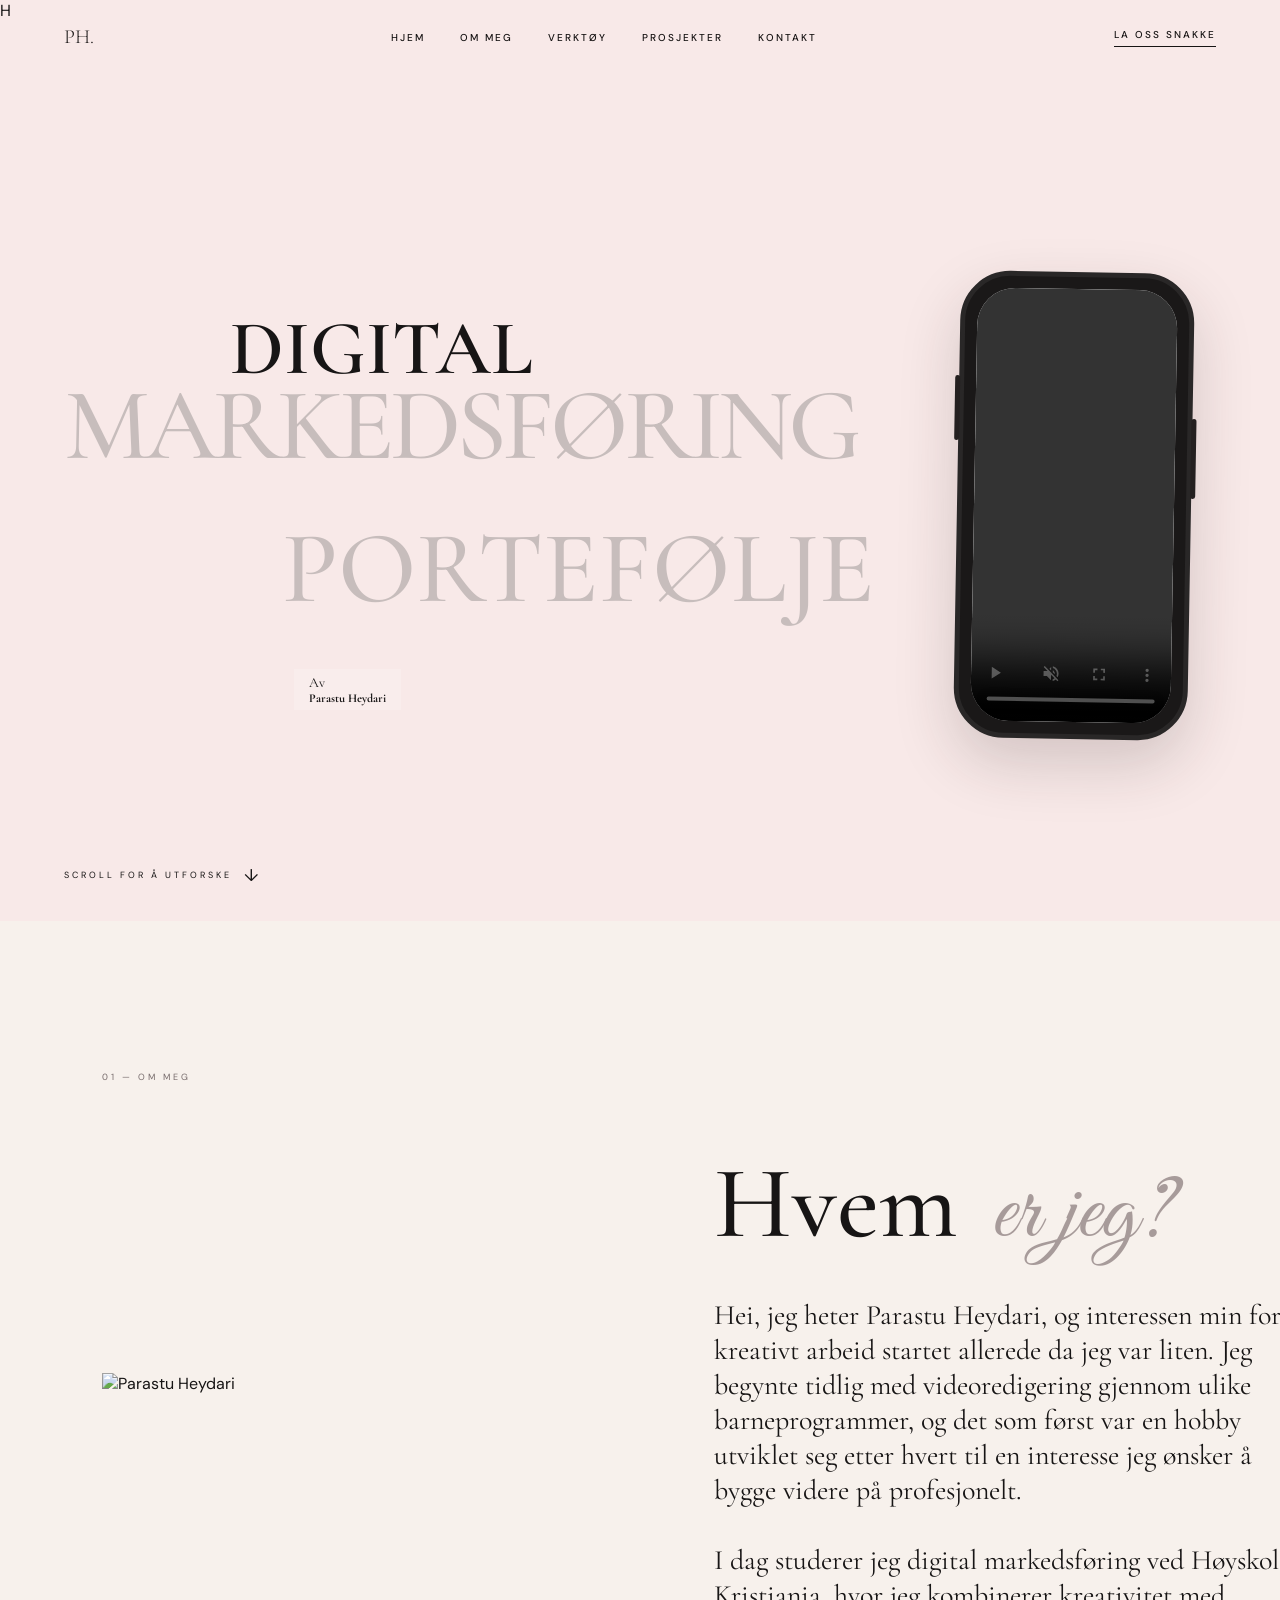
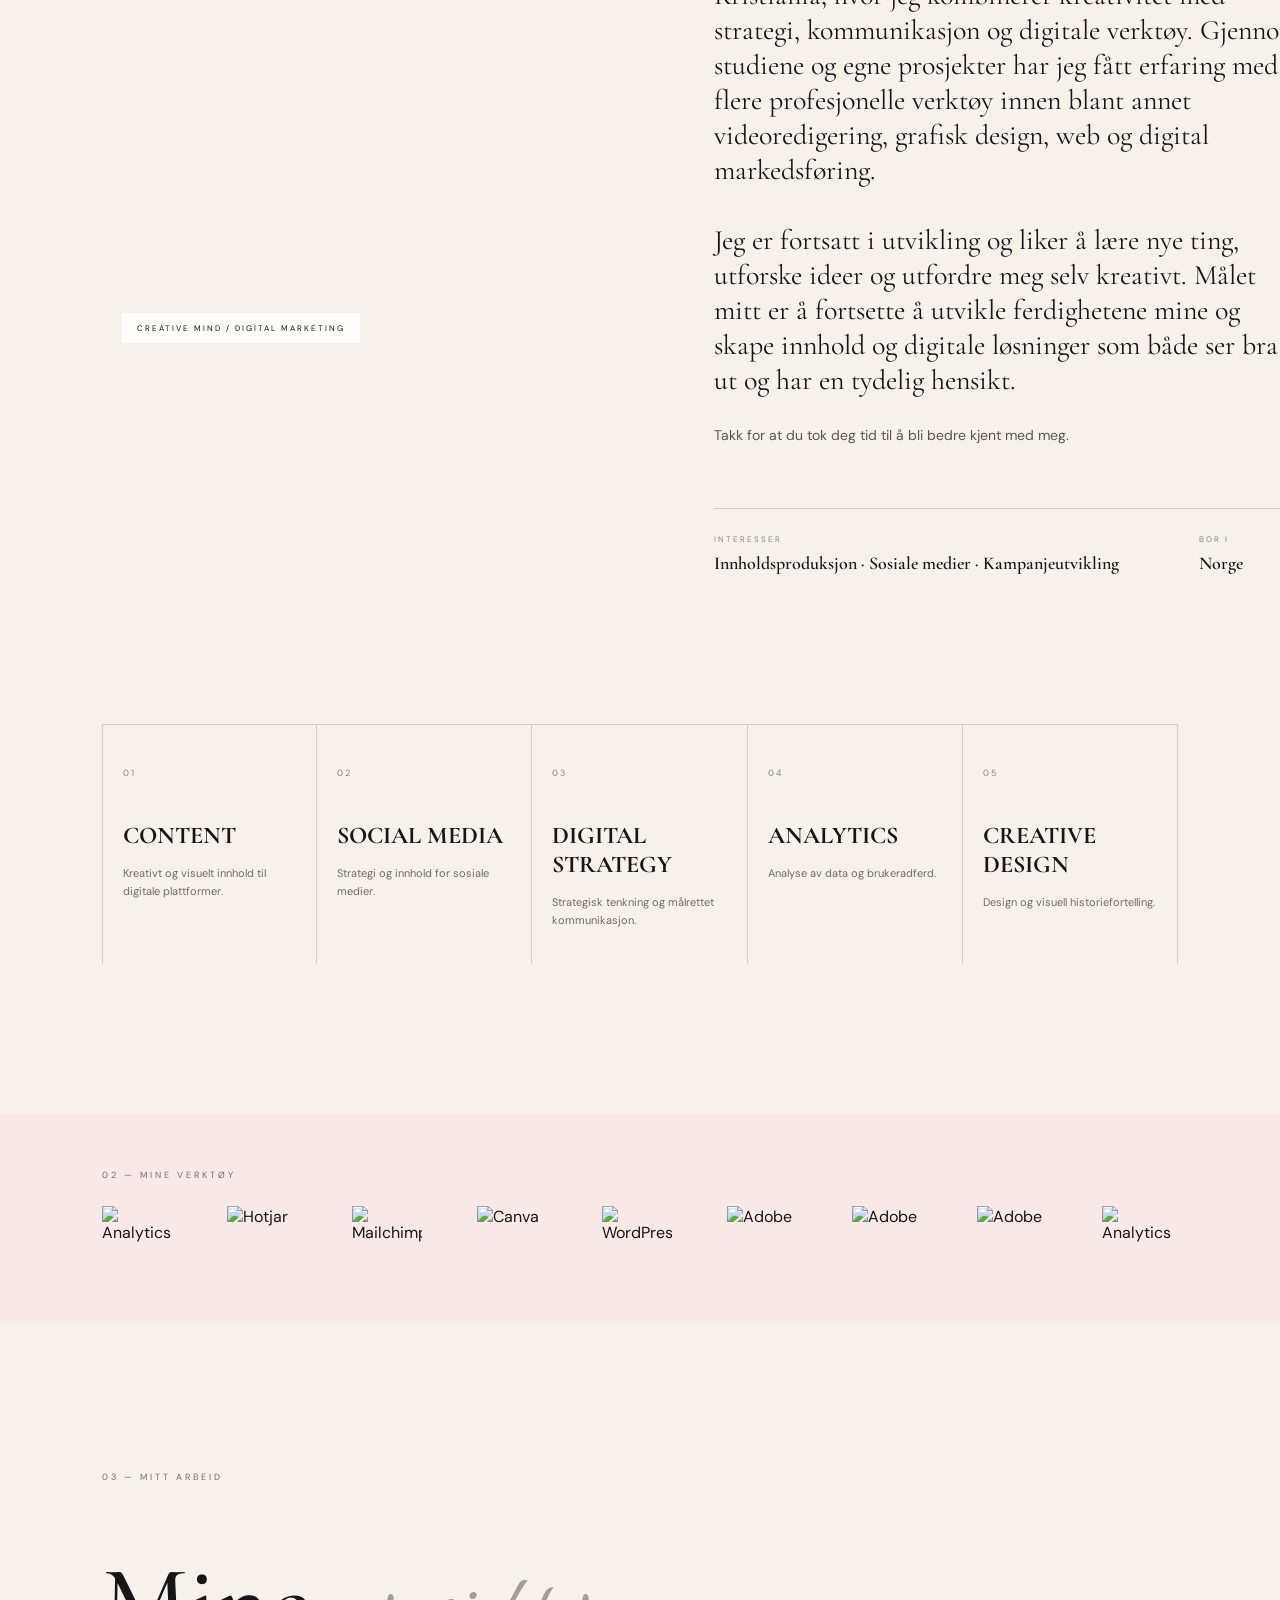
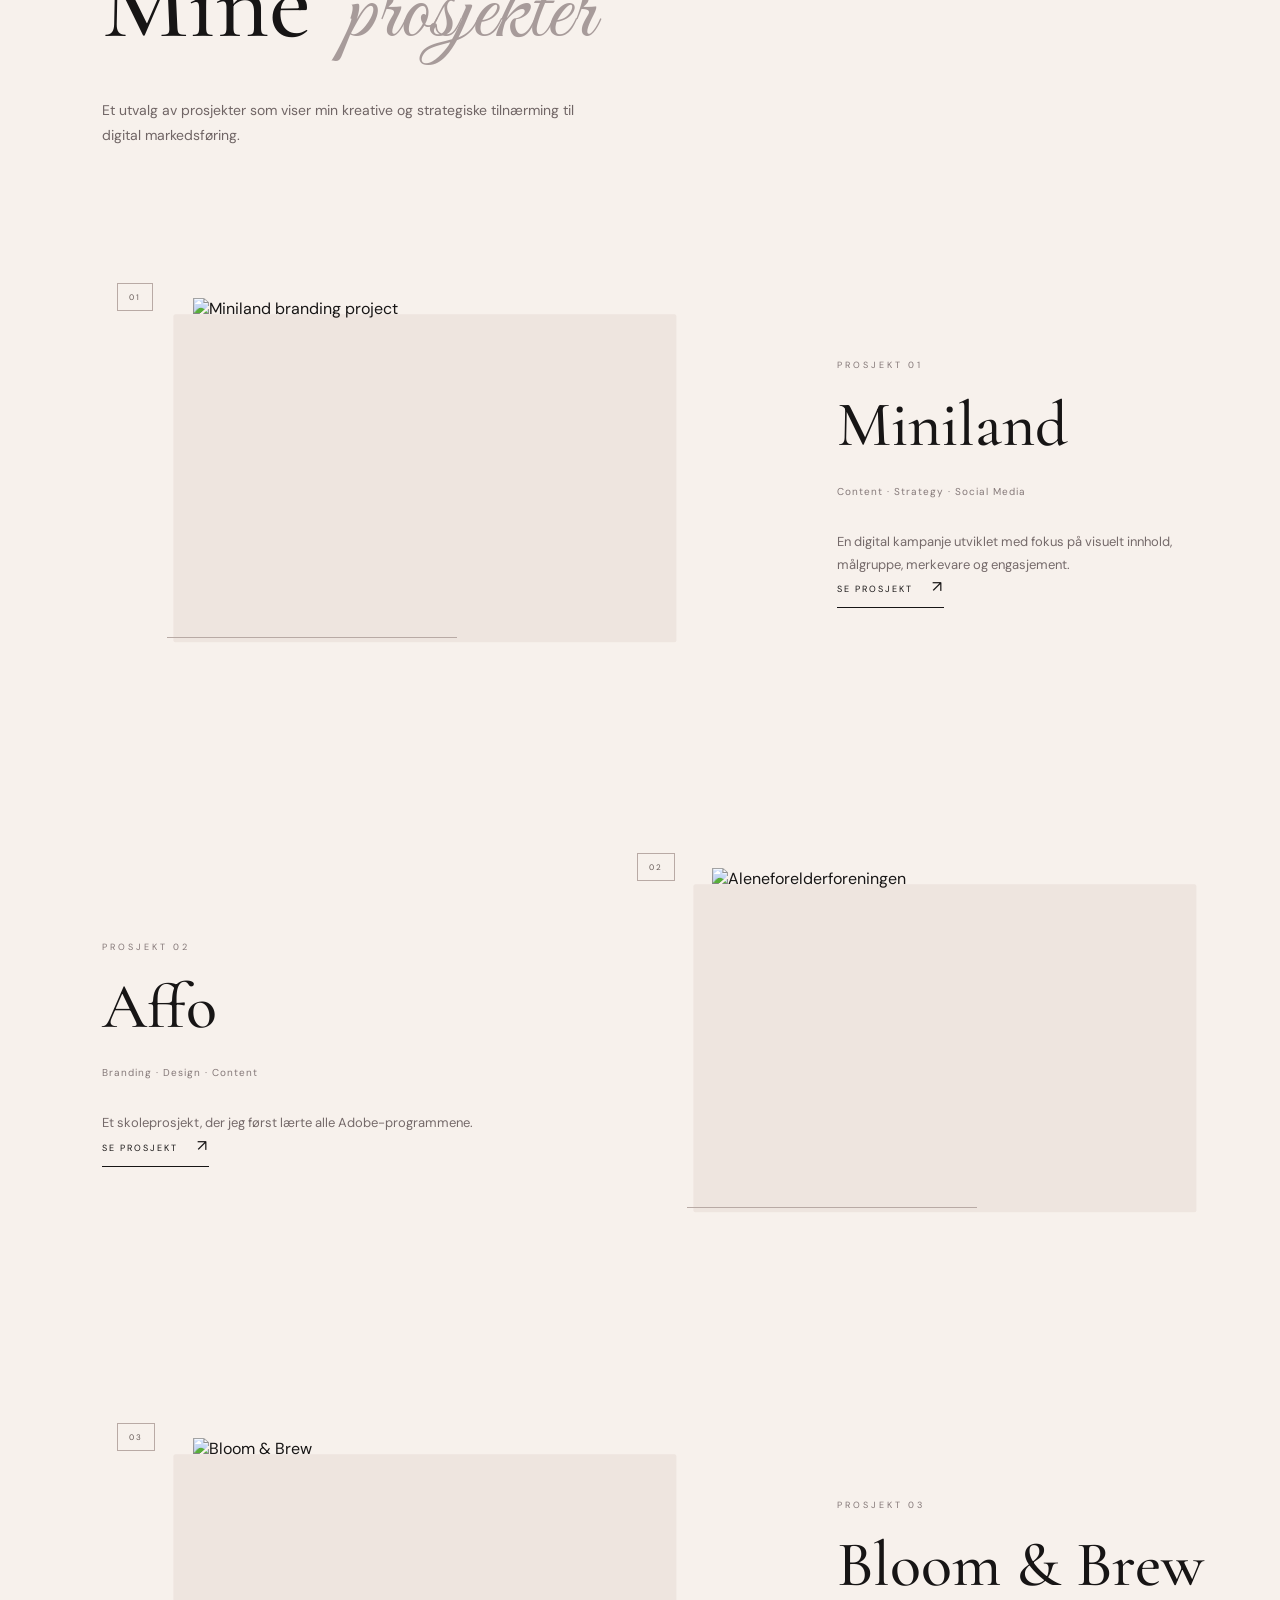
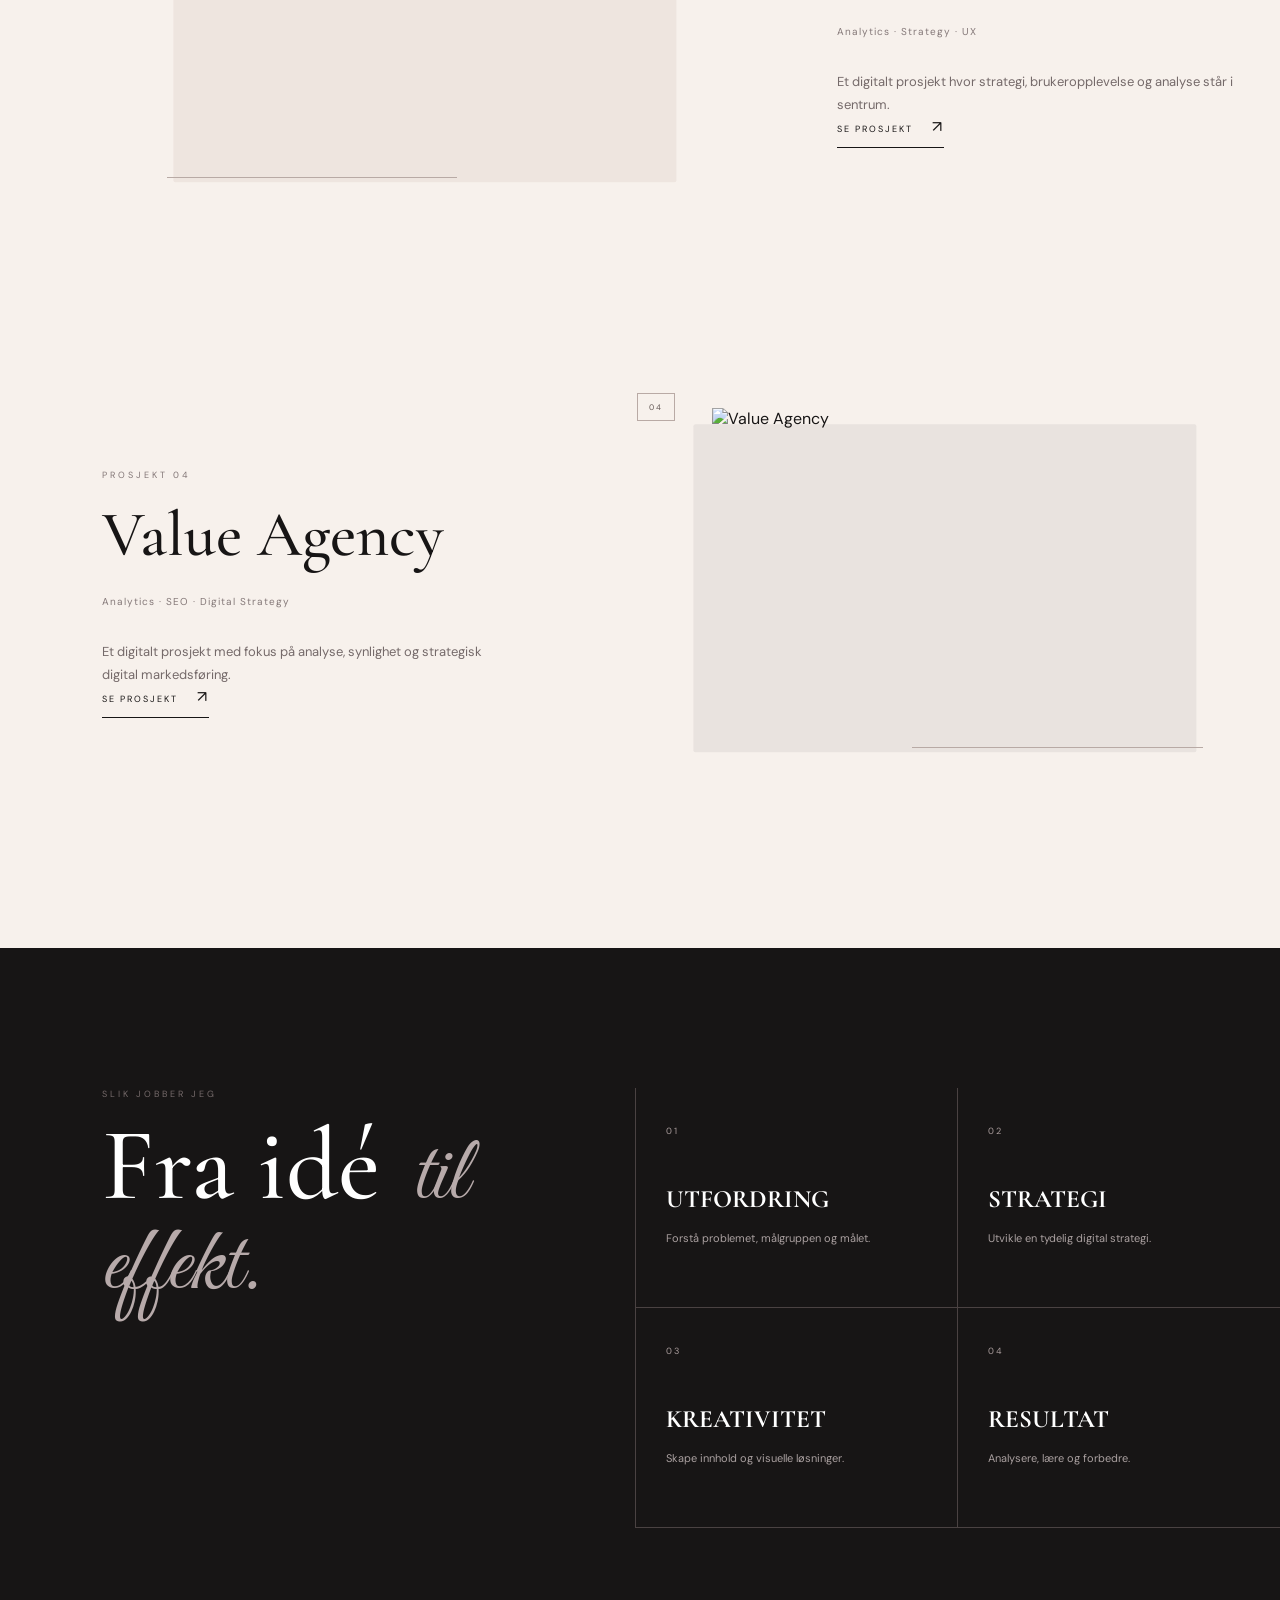
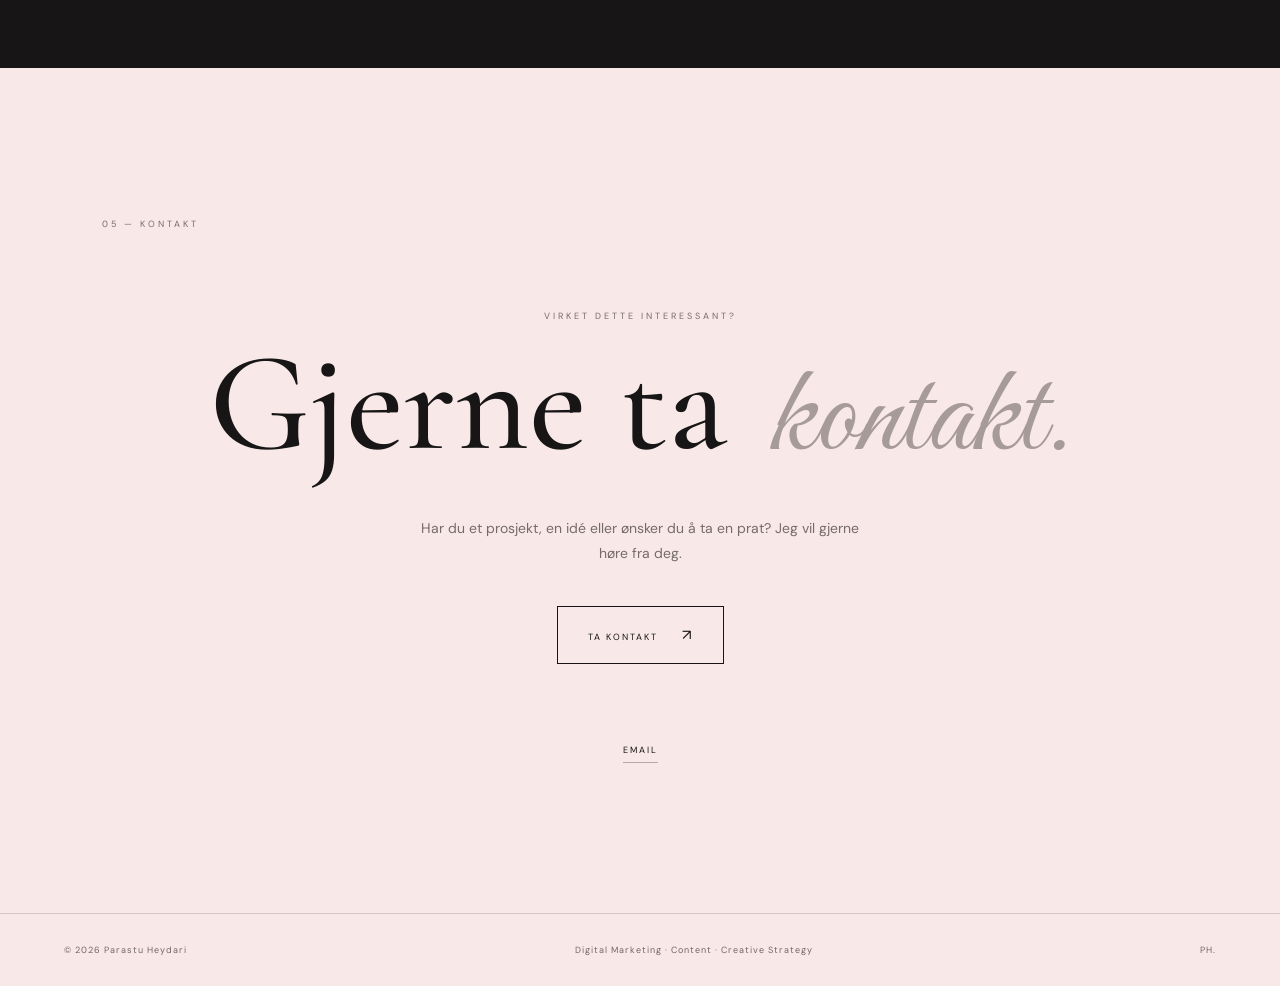
==== index.html @ c212b6f7 "Digital portfolio" ====
<!DOCTYPE html>
<html lang="no">

<head>

    <meta charset="UTF-8">

    <meta name="viewport" content="width=device-width, initial-scale=1.0">

    <title>Parastu Heydari | Digital Marketing Portfolio</title>

    <!-- Google Fonts -->

    <link rel="preconnect" href="https://fonts.googleapis.com">
    <link rel="preconnect" href="https://fonts.gstatic.com" crossorigin>

    <link href="https://fonts.googleapis.com/css2?family=Cormorant+Garamond:wght@400;500;600;700&family=DM+Sans:wght@300;400;500;600&family=Great+Vibes&display=swap" rel="stylesheet">

    <link rel="stylesheet" href="Forside.css">

</head>H


<body>


    <!-- =========================
         NAVIGATION
    ========================== -->

    <header class="navbar">

        <div class="nav-logo">
            PH.
        </div>


        <nav>

            <a href="#home">HJEM</a>

            <a href="#about">OM MEG</a>

            <a href="#tools">VERKTØY</a>

            <a href="#projects">PROSJEKTER</a>

            <a href="#contact">KONTAKT</a>

        </nav>


        <a href="#contact" class="nav-contact">

            LA OSS SNAKKE

        </a>

    </header>



    <main>


        <!-- =========================
             HERO / FORSIDE
        ========================== -->

        <section class="hero" id="home">


            <div class="hero-left">


                <p class="hero-small">

                    DIGITAL

                </p>


                <div class="hero-title">

                    <h1>

                        MARKEDSFØRING

                    </h1>

                </div>


                <h2>

                    PORTEFØLJE

                </h2>


                <div class="author">

                    <span>Av</span>

                    <strong>Parastu Heydari</strong>

                </div>


            </div>



            <!-- PHONE -->

            <div class="hero-right">


                <div class="phone">


                    <div class="phone-screen">


                        <video
                            autoplay
                            muted
                            loop
                            playsinline
                            controls
                        >


                            <source
                                src="Bilder/Anime.mp4"
                                type="video/mp4"
                            >


                            Nettleseren støtter ikke video.


                        </video>


                    </div>


                </div>


            </div>



            <div class="scroll-indicator">

                SCROLL FOR Å UTFORSKE

                <span>↓</span>

            </div>


        </section>




        <!-- =========================
             ABOUT / OM MEG
        ========================== -->

        <section class="about section" id="about">


            <div class="section-label">

                01 — OM MEG

            </div>



            <div class="about-grid">


                <div class="about-image">


                    <img
                        src="Bilder/Meg.png"
                        alt="Parastu Heydari"
                    >


                    <div class="image-caption">

                        CREATIVE MIND / DIGITAL MARKETING

                    </div>


                </div>




                <div class="about-content">


                    <h2>

                        Hvem

                        <span>er jeg?</span>

                    </h2>



                    <p class="about-intro">


                        Hei, jeg heter Parastu Heydari, og interessen min for kreativt arbeid startet allerede da jeg var liten. Jeg begynte tidlig med videoredigering gjennom ulike barneprogrammer, og det som først var en hobby utviklet seg etter hvert til en interesse jeg ønsker å bygge videre på profesjonelt.


                        <br><br>


                        I dag studerer jeg digital markedsføring ved Høyskolen Kristiania, hvor jeg kombinerer kreativitet med strategi, kommunikasjon og digitale verktøy. Gjennom studiene og egne prosjekter har jeg fått erfaring med flere profesjonelle verktøy innen blant annet videoredigering, grafisk design, web og digital markedsføring.


                        <br><br>


                        Jeg er fortsatt i utvikling og liker å lære nye ting, utforske ideer og utfordre meg selv kreativt. Målet mitt er å fortsette å utvikle ferdighetene mine og skape innhold og digitale løsninger som både ser bra ut og har en tydelig hensikt.


                    </p>



                    <p>

                        Takk for at du tok deg tid til å bli bedre kjent med meg.

                    </p>



                    <div class="about-details">


                        <div>

                            <span>INTERESSER</span>

                            <strong>

                                Innholdsproduksjon · Sosiale medier · Kampanjeutvikling

                            </strong>

                        </div>



                        <div>

                            <span>BOR I</span>

                            <strong>

                                Norge

                            </strong>

                        </div>


                    </div>


                </div>


            </div>




            <!-- SKILLS -->

            <div class="skill-grid">


                <div class="skill-card">

                    <span>01</span>

                    <h3>CONTENT</h3>

                    <p>

                        Kreativt og visuelt innhold

                        til digitale plattformer.

                    </p>

                </div>



                <div class="skill-card">

                    <span>02</span>

                    <h3>SOCIAL MEDIA</h3>

                    <p>

                        Strategi og innhold for

                        sosiale medier.

                    </p>

                </div>



                <div class="skill-card">

                    <span>03</span>

                    <h3>DIGITAL STRATEGY</h3>

                    <p>

                        Strategisk tenkning og

                        målrettet kommunikasjon.

                    </p>

                </div>



                <div class="skill-card">

                    <span>04</span>

                    <h3>ANALYTICS</h3>

                    <p>

                        Analyse av data og

                        brukeradferd.

                    </p>

                </div>



                <div class="skill-card">

                    <span>05</span>

                    <h3>CREATIVE DESIGN</h3>

                    <p>

                        Design og visuell

                        historiefortelling.

                    </p>

                </div>


            </div>


        </section>




        <!-- =========================
             TOOLS
        ========================== -->

        <section class="tools section" id="tools">


            <div class="section-label">

                02 — MINE VERKTØY

            </div>



            <!-- LOGO SLIDER -->

            <div class="logo-slider">


                <div class="logo-track">


                    <img
                        src="Bilder/Analytics.png"
                        alt="Analytics"
                    >


                    <img
                        src="Bilder/Hotjar.png"
                        alt="Hotjar"
                    >


                    <img
                        src="Bilder/Mailchimp.png"
                        alt="Mailchimp"
                    >


                    <img
                        src="Bilder/Canva.png"
                        alt="Canva"
                    >


                    <img
                        src="Bilder/Wordpress.png"
                        alt="WordPress"
                    >


                    <img
                        src="Bilder/Adobe1.png"
                        alt="Adobe"
                    >


                    <img
                        src="Bilder/Adobe2.png"
                        alt="Adobe"
                    >


                    <img
                        src="Bilder/Adobe3.png"
                        alt="Adobe"
                    >



                    <!-- Gjenta logoene -->


                    <img
                        src="Bilder/Analytics.png"
                        alt="Analytics"
                    >


                    <img
                        src="Bilder/Hotjar.png"
                        alt="Hotjar"
                    >


                    <img
                        src="Bilder/Mailchimp.png"
                        alt="Mailchimp"
                    >


                    <img
                        src="Bilder/Canva.png"
                        alt="Canva"
                    >


                    <img
                        src="Bilder/Wordpress.png"
                        alt="WordPress"
                    >


                    <img
                        src="Bilder/Adobe1.png"
                        alt="Adobe"
                    >


                    <img
                        src="Bilder/Adobe2.png"
                        alt="Adobe"
                    >


                    <img
                        src="Bilder/Adobe3.png"
                        alt="Adobe"
                    >


                </div>


            </div>


        </section>




        <!-- =========================
             PROJECTS
        ========================== -->

        <section class="projects section" id="projects">


            <div class="section-label">

                03 — MITT ARBEID

            </div>



            <div class="projects-header">


                <h2>

                    Mine

                    <span>prosjekter</span>

                </h2>



                <p>

                    Et utvalg av prosjekter som viser min

                    kreative og strategiske tilnærming

                    til digital markedsføring.

                </p>


            </div>




            <div class="project-list">



                <!-- =========================
                     PROJECT 01
                ========================== -->

                <article class="project-card">


                    <div class="project-image">


                        <img
                            src="Bilder/miniland.png"
                            alt="Miniland branding project"
                        >


                        <div class="project-number">

                            01

                        </div>


                    </div>



                    <div class="project-info">


                        <p>

                            PROSJEKT 01

                        </p>



                        <h3>

                            Miniland

                        </h3>



                        <span>

                            Content · Strategy · Social Media

                        </span>



                        <p class="project-description">


                            En digital kampanje utviklet med fokus

                            på visuelt innhold, målgruppe,

                            merkevare og engasjement.


                        </p>



                        <a
                            href="Prosjekter.html"
                            class="project-button"
                        >


                            SE PROSJEKT


                            <span>↗</span>


                        </a>


                    </div>


                </article>




                <!-- =========================
                     PROJECT 02
                ========================== -->

                <article class="project-card reverse">


                    <div class="project-image">


                        <img
                            src="Bilder/AFFO.png"
                            alt="Aleneforelderforeningen"
                        >


                        <div class="project-number">

                            02

                        </div>


                    </div>



                    <div class="project-info">


                        <p>

                            PROSJEKT 02

                        </p>



                        <h3>

                            Affo

                        </h3>



                        <span>

                            Branding · Design · Content

                        </span>



                        <p class="project-description">


                            Et skoleprosjekt, der jeg først lærte

                            alle Adobe-programmene.


                        </p>



                        <a
                            href="Aleneforelderforening.html"
                            class="project-button"
                        >


                            SE PROSJEKT


                            <span>↗</span>


                        </a>


                    </div>


                </article>




                <!-- =========================
                     PROJECT 03
                ========================== -->

                <article class="project-card">


                    <div class="project-image">


                        <img
                            src="Bilder/Bloom.png"
                            alt="Bloom & Brew"
                        >


                        <div class="project-number">

                            03

                        </div>


                    </div>



                    <div class="project-info">


                        <p>

                            PROSJEKT 03

                        </p>



                        <h3>

                            Bloom & Brew

                        </h3>



                        <span>

                            Analytics · Strategy · UX

                        </span>



                        <p class="project-description">


                            Et digitalt prosjekt hvor strategi,

                            brukeropplevelse og analyse

                            står i sentrum.


                        </p>



                        <a
                            href="Bloomandbrew.html"
                            class="project-button"
                        >


                            SE PROSJEKT


                            <span>↗</span>


                        </a>


                    </div>


                </article>




                <!-- =========================
                     PROJECT 04
                ========================== -->

                <article class="project-card reverse value-project">


                    <div class="project-image">


                        <img
                            src="Bilder/Value.png"
                            alt="Value Agency"
                        >


                        <div class="project-number">

                            04

                        </div>


                    </div>



                    <div class="project-info">


                        <p>

                            PROSJEKT 04

                        </p>



                        <h3>

                            Value Agency

                        </h3>



                        <span>

                            Analytics · SEO · Digital Strategy

                        </span>



                        <p class="project-description">


                            Et digitalt prosjekt med fokus på

                            analyse, synlighet og strategisk

                            digital markedsføring.


                        </p>



                        <a
                            href="Valueagncy.html"
                            class="project-button"
                        >


                            SE PROSJEKT


                            <span>↗</span>


                        </a>


                    </div>


                </article>


            </div>


        </section>




        <!-- =========================
             CASE STUDY PREVIEW
        ========================== -->

        <section class="case-study">


            <div class="case-inner">


                <div>


                    <p class="eyebrow">

                        SLIK JOBBER JEG

                    </p>



                    <h2>

                        Fra idé

                        <span>til effekt.</span>

                    </h2>


                </div>



                <div class="process">


                    <div>


                        <span>01</span>

                        <h3>UTFORDRING</h3>

                        <p>

                            Forstå problemet,

                            målgruppen og målet.

                        </p>


                    </div>



                    <div>


                        <span>02</span>

                        <h3>STRATEGI</h3>

                        <p>

                            Utvikle en tydelig

                            digital strategi.

                        </p>


                    </div>



                    <div>


                        <span>03</span>

                        <h3>KREATIVITET</h3>

                        <p>

                            Skape innhold og

                            visuelle løsninger.

                        </p>


                    </div>



                    <div>


                        <span>04</span>

                        <h3>RESULTAT</h3>

                        <p>

                            Analysere, lære og

                            forbedre.

                        </p>


                    </div>


                </div>


            </div>


        </section>




        <!-- =========================
             CONTACT
        ========================== -->

        <section class="contact section" id="contact">


            <div class="section-label">

                05 — KONTAKT

            </div>



            <div class="contact-content">


                <p class="eyebrow">

                    VIRKET DETTE INTERESSANT?

                </p>



                <h2>

                    Gjerne ta

                    <span>kontakt.</span>

                </h2>



                <p class="contact-text">


                    Har du et prosjekt, en idé eller ønsker

                    du å ta en prat? Jeg vil gjerne høre fra deg.


                </p>



                <a
                    href="mailto:parast2611@gmail.com"
                    class="contact-button"
                >


                    TA KONTAKT


                    <span>↗</span>


                </a>



                <div class="social-links">


                    <a href="mailto:parast2611@gmail.com">

                        EMAIL

                    </a>






                </div>


            </div>


        </section>


    </main>




    <!-- =========================
         FOOTER
    ========================== -->

    <footer>


        <div>

            © 2026 Parastu Heydari

        </div>



        <div>

            Digital Marketing · Content · Creative Strategy

        </div>



        <div>

            PH.

        </div>


    </footer>



</body>

</html>
---- Forside.css ----
/* =========================================
   GENERAL
========================================= */

* {
    margin: 0;
    padding: 0;
    box-sizing: border-box;
}

html {
    scroll-behavior: smooth;
}

body {
    background: #f8e9e8;
    color: #171515;
    font-family: "DM Sans", sans-serif;
    overflow-x: hidden;
}

img {
    width: 100%;
    display: block;
}

a {
    color: inherit;
    text-decoration: none;
}

button {
    font-family: inherit;
}


/* =========================================
   VARIABLES
========================================= */

:root {
    --pink: #f8e9e8;
    --cream: #f7f1ec;
    --black: #171515;
    --taupe: #a79b9a;
    --light-taupe: #c7bdbc;
    --white: #fffaf8;

    --serif: "Cormorant Garamond", serif;
    --sans: "DM Sans", sans-serif;
    --script: "Great Vibes", cursive;
}


/* =========================================
   NAVIGATION
========================================= */

.navbar {
    position: fixed;
    top: 0;
    left: 0;

    width: 100%;

    display: flex;
    justify-content: space-between;
    align-items: center;

    padding: 25px 5vw;

    z-index: 1000;

    mix-blend-mode: multiply;
}

.nav-logo {
    font-family: var(--serif);
    font-size: 20px;
    font-weight: 300;
}

.navbar nav {
    display: flex;
    gap: 35px;
}

.navbar nav a,
.nav-contact {
    font-size: 10px;
    letter-spacing: 2px;
    font-weight: 500;

    transition: opacity 0.3s ease;
}

.navbar nav a:hover,
.nav-contact:hover {
    opacity: 0.45;
}

.nav-contact {
    border-bottom: 1px solid var(--black);
    padding-bottom: 5px;
}


/* =========================================
   HERO
========================================= */

.hero {
    min-height: 100vh;

    display: grid;
    grid-template-columns: 58% 42%;

    position: relative;

    padding: 150px 5vw 80px;

    align-items: center;
}

.hero-left {
    position: relative;
    z-index: 2;
}

.hero-small {
    font-family: var(--serif);
    font-size: clamp(55px, 6vw, 95px);
    font-weight: 600;

    margin-left: 13vw;
    margin-bottom: -10px;
}

.hero-title {
    position: relative;
}

.hero-title h1 {
    font-family: var(--serif);

    font-size: clamp(65px, 8vw, 145px);

    line-height: 0.8;

    color: var(--light-taupe);

    font-weight: 500;

    letter-spacing: -5px;
}

.script-word {
    position: absolute;

    font-family: var(--script);

    font-size: clamp(150px, 18vw, 310px);

    font-weight: 400;

    color: var(--black);

    left: -40px;
    top: -75px;

    transform: rotate(-7deg);

    z-index: 3;

    pointer-events: none;
}

.hero-left h2 {
    font-family: var(--serif);

    font-size: clamp(70px, 8vw, 135px);

    font-weight: 500;

    color: var(--light-taupe);

    line-height: 1;

    margin-top: 50px;
    margin-left: 17vw;
}

.author {
    display: flex;
    flex-direction: column;

    margin-top: 50px;
    margin-left: 18vw;

    font-family: var(--serif);

    font-size: 12px;

    background: rgba(255,255,255,0.18);

    width: max-content;

    padding: 5px 15px;
}

.author span {
    font-size: 14px;
}

.author strong {
    font-weight: 700;
}


/* =========================================
   PHONE
========================================= */

.hero-right {
    display: flex;
    justify-content: flex-end;

    position: relative;
    z-index: 4;
    padding-right: 2vw;
}

.phone {
    width: min(315px, 51%);
    aspect-ratio: 0.5;

    background: #1a1818;

    border: 5px solid #292727;

    border-radius: 50px;

    padding: 12px;

    box-shadow:
        0 25px 60px rgba(50, 35, 35, 0.18);

    transform: rotate(1deg);

    position: relative;
}

.phone::before {
    content: "";

    position: absolute;

    left: -9px;
    top: 100px;

    width: 5px;
    height: 65px;

    background: #242020;

    border-radius: 5px;
}

.phone::after {
    content: "";

    position: absolute;

    right: -9px;
    top: 140px;

    width: 5px;
    height: 80px;

    background: #242020;

    border-radius: 5px;
}

.phone-screen {
    height: 100%;

    border-radius: 38px;

    overflow: hidden;

    position: relative;

    background: #ddd;
}

.phone-screen video {
    height: 100%;
    width: 100%;

    object-fit: cover;
}

.play-button {
    position: absolute;

    top: 50%;
    left: 50%;

    transform: translate(-50%, -50%);

    width: 65px;
    height: 65px;

    border-radius: 50%;

    background: rgba(30, 25, 25, 0.6);

    backdrop-filter: blur(5px);

    display: flex;
    align-items: center;
    justify-content: center;

    color: white;

    font-size: 19px;

    padding-left: 3px;

    transition:
        transform 0.3s ease,
        background 0.4s ease;
}

.play-button:hover {
    transform: translate(-50%, -50%) scale(1.1);
    background: rgba(30, 25, 25, 0.8);
}


/* =========================================
   SCROLL
========================================= */

.scroll-indicator {
    position: absolute;

    bottom: 35px;
    left: 5vw;

    font-size: 9px;

    letter-spacing: 3px;

    display: flex;
    gap: 12px;
    align-items: center;
}

.scroll-indicator span {
    font-size: 17px;
}


/* =========================================
   GENERAL SECTION
========================================= */

.section {
    padding: 150px 8vw;
}

.section-label {
    font-size: 9px;

    letter-spacing: 3px;

    margin-bottom: 80px;

    color: #766b6b;
}

.eyebrow {
    font-size: 9px;
    letter-spacing: 3px;

    margin-bottom: 25px;

    color: #766b6b;
}


/* =========================================
   ABOUT
========================================= */

.about {
    background: var(--cream);
}

.about-grid {
    display: grid;

    grid-template-columns: 45% 55%;

    gap: 10vw;

    align-items: center;
}

.about-image {
    position: relative;
}

.about-image img {
    aspect-ratio: 0.82;

    object-fit: cover;

    filter: saturate(0.8);
}

.image-caption {
    position: absolute;

    bottom: 20px;
    left: 20px;

    background: rgba(255,255,255,0.85);

    padding: 10px 15px;

    font-size: 8px;

    letter-spacing: 2px;
}

.about-content h2,
.tools-header h2,
.projects-header h2,
.contact-content h2,
.case-inner h2 {
    font-family: var(--serif);

    font-weight: 500;

    font-size: clamp(70px, 8vw, 125px);

    line-height: 0.8;

    margin-bottom: 45px;
}

.about-content h2 span,
.tools-header h2 span,
.projects-header h2 span,
.contact-content h2 span,
.case-inner h2 span {
    font-family: var(--script);

    font-size: 0.9em;

    color: var(--taupe);

    margin-left: 10px;
}

.about-intro {
    font-family: var(--serif);

    font-size: 28px;

    line-height: 1.25;

    max-width: 620px;

    margin-bottom: 25px;
}

.about-content > p:not(.eyebrow):not(.about-intro) {
    max-width: 520px;

    font-size: 14px;

    line-height: 1.8;

    color: #5c5353;
}

.about-details {
    display: flex;

    gap: 80px;

    margin-top: 60px;

    border-top: 1px solid #d8ccca;

    padding-top: 25px;
}

.about-details div {
    display: flex;
    flex-direction: column;

    gap: 8px;
}

.about-details span {
    font-size: 8px;

    letter-spacing: 2px;

    color: #8b7f7f;
}

.about-details strong {
    font-family: var(--serif);

    font-size: 18px;

    font-weight: 600;
}


/* =========================================
   SKILL CARDS
========================================= */

.skill-grid {
    display: grid;

    grid-template-columns: repeat(5, 1fr);

    margin-top: 150px;

    border-top: 1px solid #d8ccca;
}

.skill-card {
    padding: 35px 20px;

    min-height: 220px;

    border-right: 1px solid #d8ccca;

    transition:
        background 0.3s ease,
        transform 0.3s ease;
}

.skill-card:first-child {
    border-left: 1px solid #d8ccca;
}

.skill-card:hover {
    background: #eee1df;

    transform: translateY(-8px);
}

.skill-card span {
    font-size: 9px;

    color: #8c8181;

    letter-spacing: 2px;
}

.skill-card h3 {
    font-family: var(--serif);

    font-size: 24px;

    margin-top: 40px;

    margin-bottom: 15px;
}

.skill-card p {
    font-size: 11px;

    line-height: 1.6;

    color: #746969;
}


/* =========================================
   TOOLS
   KOMPAKT VERSJON
========================================= */

.tools {
    background: var(--pink);

    /* Mye mindre høyde */
    padding: 55px 8vw 45px;
}

.tools .section-label {
    margin-bottom: 25px;
}

.tools-header {
    display: flex;

    justify-content: space-between;

    align-items: flex-end;

    margin-bottom: 25px;
}

.tools-header h2 {
    margin-bottom: 0;
}

.tools-description {
    max-width: 300px;

    font-size: 13px;

    line-height: 1.7;

    color: #766b6b;
}


/* =========================================
   LOGO SLIDER
   GAMMEL STIL
========================================= */

.logo-slider {
    width: 100%;

    overflow: hidden;

    position: relative;
}

.logo-track {
    display: flex;

    align-items: center;

    gap: 55px;

    width: max-content;

    animation: scroll 15s linear infinite;
}

.logo-track img {
    width: 70px;
    height: 70px;

    object-fit: contain;

    flex-shrink: 0;

    /* Ingen mix-blend-mode */
    /* Ingen zoom/cropping */
}

@keyframes scroll {

    0% {
        transform: translateX(0);
    }

    100% {
        transform: translateX(-50%);
    }

}


/* =========================================
   OLD UNUSED TOOL STYLES
========================================= */

.tool-logo {
    width: 60px;
    height: 60px;

    display: flex;

    justify-content: center;
    align-items: center;

    border: 1px solid #817676;

    border-radius: 14px;

    font-family: var(--serif);

    font-size: 25px;

    transition:
        transform 0.3s ease,
        background 0.3s ease;
}

.tool:hover .tool-logo {
    transform: scale(1.12) rotate(-3deg);

    background: var(--black);

    color: white;
}

.tool-logo.adobe {
    font-family: var(--sans);

    font-size: 15px;

    font-weight: 600;
}

.tool-logo.canva {
    font-family: var(--serif);

    font-weight: 700;

    font-size: 28px;
}

.tool span {
    font-size: 10px;

    letter-spacing: 1px;

    color: #5e5555;
}


/* =========================================
   PROJECTS
========================================= */

.projects {
    background: var(--cream);
}

.projects-header {
    max-width: 800px;

    margin-bottom: 120px;
}

.projects-header > p:last-child {
    max-width: 500px;

    font-size: 14px;

    line-height: 1.8;

    color: #706565;
}

.project-list {
    display: flex;

    flex-direction: column;

    gap: 150px;
}

.project-card {
    display: grid;

    grid-template-columns: 60% 40%;

    align-items: center;

    gap: 7vw;
}

.project-card.reverse {
    grid-template-columns: 40% 60%;
}

.project-card.reverse .project-image {
    order: 2;
}

.project-card.reverse .project-info {
    order: 1;
}


/* =========================================
   PROJECT IMAGE
   LITT KULERE / EDITORIAL
========================================= */

.project-image {
    position: relative;

    overflow: visible;

    min-height: 420px;

    display: flex;

    align-items: center;

    justify-content: center;

    isolation: isolate;
}


/* Soft background behind project image */

.project-image::before {
    content: "";

    position: absolute;

    width: 78%;
    height: 78%;

    background: #eee5df;

    left: 50%;
    top: 50%;

    transform: translate(-50%, -50%);

    z-index: -2;

    border-radius: 2px;

    transition:
        transform 0.5s ease,
        width 0.5s ease,
        height 0.5s ease;
}


/* Small editorial line */

.project-image::after {
    content: "";

    position: absolute;

    width: 45%;
    height: 1px;

    background: #b8aaa5;

    left: 10%;
    bottom: 12%;

    z-index: -1;

    transition: width 0.5s ease;
}


/* Actual project image */

.project-image img {
    width: 72%;

    max-width: 520px;

    height: 360px;

    object-fit: contain;

    display: block;

    margin: 0 auto;

    position: relative;

    z-index: 1;

    transition:
        transform 0.6s cubic-bezier(.2,.7,.2,1),
        filter 0.4s ease;
}


/* Hover effect */

.project-image:hover::before {
    width: 84%;
    height: 84%;

    transform:
        translate(-50%, -50%)
        rotate(-2deg);
}

.project-image:hover::after {
    width: 60%;
}

.project-image:hover img {
    transform:
        scale(1.04)
        translateY(-5px);
}


/* =========================================
   PROJECT NUMBER
========================================= */

.project-number {
    position: absolute;

    top: 15px;
    left: 15px;

    padding: 8px 11px;

    background: transparent;

    border: 1px solid #b9aaa5;

    font-size: 8px;

    letter-spacing: 2px;

    color: #665b58;

    z-index: 5;
}


/* =========================================
   PROJECT INFO
========================================= */

.project-info > p:first-child {
    font-size: 9px;

    letter-spacing: 3px;

    color: #827676;

    margin-bottom: 25px;
}

.project-info h3 {
    font-family: var(--serif);

    font-size: clamp(45px, 5vw, 80px);

    font-weight: 500;

    line-height: 0.9;

    margin-bottom: 25px;
}

.project-info > span {
    font-size: 10px;

    letter-spacing: 1px;

    color: #847878;
}

.project-description {
    max-width: 400px;

    font-size: 13px;

    line-height: 1.8;

    color: #756a6a;

    margin-top: 30px;
}


/* =========================================
   PROJECT BUTTON
========================================= */

.project-button {
    background: transparent;

    border: none;

    border-bottom: 1px solid var(--black);

    padding: 12px 0;

    margin-top: 35px;

    cursor: pointer;

    font-size: 9px;

    letter-spacing: 2px;

    transition:
        padding 0.3s ease,
        opacity 0.3s ease;
}

.project-button span {
    margin-left: 15px;

    font-size: 16px;
}

.project-button:hover {
    padding-right: 15px;

    opacity: 0.6;
}


/* =========================================
   VALUE AGENCY
========================================= */

.value-project .project-image::before {
    background: #e9e3df;
}

.value-project .project-image::after {
    left: auto;

    right: 10%;
}


/* =========================================
   CASE STUDY / PROCESS
========================================= */

.case-study {
    background: var(--black);

    color: white;

    padding: 140px 8vw;
}

.case-inner {
    display: grid;

    grid-template-columns: 40% 60%;

    gap: 8vw;
}

.case-inner h2 {
    color: white;
}

.case-inner h2 span {
    color: #b7aaaa;
}

.process {
    display: grid;

    grid-template-columns: 1fr 1fr;
}

.process > div {
    min-height: 220px;

    padding: 30px;

    border-left: 1px solid #4a4242;

    border-bottom: 1px solid #4a4242;
}

.process span {
    font-size: 9px;

    letter-spacing: 2px;

    color: #a99c9c;
}

.process h3 {
    font-family: var(--serif);

    font-size: 25px;

    margin-top: 45px;

    margin-bottom: 15px;
}

.process p {
    font-size: 11px;

    line-height: 1.7;

    color: #aaa0a0;
}


/* =========================================
   CONTACT
========================================= */

.contact {
    background: var(--pink);

    min-height: 80vh;

    display: flex;

    flex-direction: column;

    justify-content: center;
}

.contact-content {
    text-align: center;

    display: flex;

    flex-direction: column;

    align-items: center;
}

.contact-content h2 {
    font-size: clamp(80px, 11vw, 170px);

    max-width: 1000px;
}

.contact-text {
    max-width: 450px;

    font-size: 14px;

    line-height: 1.8;

    color: #766b6b;

    margin-bottom: 40px;
}

.contact-button {
    border: 1px solid var(--black);

    padding: 18px 30px;

    font-size: 9px;

    letter-spacing: 2px;

    transition:
        background 0.3s ease,
        color 0.3s ease;
}

.contact-button span {
    margin-left: 20px;

    font-size: 15px;
}

.contact-button:hover {
    background: var(--black);

    color: white;
}


/* =========================================
   SOCIAL LINKS
========================================= */

.social-links {
    display: flex;

    gap: 40px;

    margin-top: 80px;
}

.social-links a {
    font-size: 9px;

    letter-spacing: 2px;

    border-bottom: 1px solid #b6aaaa;

    padding-bottom: 6px;

    transition: opacity 0.3s ease;
}

.social-links a:hover {
    opacity: 0.5;
}


/* =========================================
   FOOTER
========================================= */

footer {
    background: var(--pink);

    border-top: 1px solid #d4c6c5;

    padding: 30px 5vw;

    display: flex;

    justify-content: space-between;

    font-size: 9px;

    letter-spacing: 1px;

    color: #716666;
}


/* =========================================
   RESPONSIVE TABLET
========================================= */

@media (max-width: 1000px) {

    .navbar nav {
        gap: 15px;
    }

    .hero {
        grid-template-columns: 55% 45%;
    }

    .hero-title h1 {
        font-size: 7vw;
    }

    .skill-grid {
        grid-template-columns: repeat(2, 1fr);
    }

    .skill-card {
        border-bottom: 1px solid #d8ccca;
    }

    .tools-grid {
        grid-template-columns: repeat(3, 1fr);
    }

    .case-inner {
        grid-template-columns: 1fr;
    }
}


/* =========================================
   RESPONSIVE MOBILE
========================================= */

@media (max-width: 700px) {

    .navbar {
        padding: 20px;

        background: rgba(248,233,232,0.9);

        backdrop-filter: blur(10px);
    }

    .navbar nav {
        display: none;
    }

    .nav-contact {
        font-size: 8px;
    }


    /* HERO */

    .hero {
        min-height: auto;

        display: flex;

        flex-direction: column;

        padding: 130px 25px 100px;

        gap: 80px;
    }

    .hero-small {
        margin-left: 20px;

        font-size: 60px;
    }

    .hero-title h1 {
        font-size: 17vw;

        letter-spacing: -2px;
    }

    .script-word {
        font-size: 38vw;

        left: -20px;

        top: -45px;
    }

    .hero-left h2 {
        font-size: 17vw;

        margin-left: 45px;

        margin-top: 45px;
    }

    .author {
        margin-left: 50px;

        margin-top: 40px;
    }

    .hero-right {
        width: 100%;
    }

    .phone {
        width: 70vw;

        max-width: 330px;
    }

    .scroll-indicator {
        bottom: 25px;

        left: 25px;
    }


    /* SECTIONS */

    .section {
        padding: 100px 25px;
    }

    .section-label {
        margin-bottom: 60px;
    }


    /* ABOUT */

    .about-grid {
        grid-template-columns: 1fr;

        gap: 60px;
    }

    .about-content h2,
    .tools-header h2,
    .projects-header h2,
    .contact-content h2,
    .case-inner h2 {
        font-size: 75px;
    }

    .about-intro {
        font-size: 23px;
    }

    .about-details {
        gap: 30px;

        flex-direction: column;
    }

    .skill-grid {
        grid-template-columns: 1fr;

        margin-top: 80px;
    }

    .skill-card {
        min-height: auto;

        border-left: 1px solid #d8ccca;

        padding: 30px;
    }


    /* TOOLS */

    .tools {
        /* Enda mindre på mobil */
        padding: 45px 25px 35px;
    }

    .tools .section-label {
        margin-bottom: 20px;
    }

    .tools-header {
        flex-direction: column;

        align-items: flex-start;

        gap: 20px;

        margin-bottom: 25px;
    }

    .tools-header h2 {
        margin-bottom: 0;
    }

    .logo-track {
        gap: 35px;
    }

    .logo-track img {
        width: 65px;
        height: 65px;
    }

    .tools-grid {
        grid-template-columns: repeat(2, 1fr);
    }

    .tool {
        min-height: 150px;
    }


    /* PROJECTS */

    .projects-header {
        margin-bottom: 70px;
    }

    .project-list {
        gap: 90px;
    }

    .project-card,
    .project-card.reverse {
        grid-template-columns: 1fr;

        gap: 40px;
    }

    .project-card.reverse .project-image,
    .project-card.reverse .project-info {
        order: initial;
    }

    /* Smaller project image area */

    .project-image {
        min-height: 300px;
    }

    .project-image::before {
        width: 85%;
        height: 75%;
    }

    .project-image img {
        width: 82%;
        height: 280px;
    }

    .project-info h3 {
        font-size: 55px;
    }


    /* PROCESS */

    .case-study {
        padding: 100px 25px;
    }

    .case-inner {
        grid-template-columns: 1fr;

        gap: 60px;
    }

    .process {
        grid-template-columns: 1fr;
    }


    /* CONTACT */

    .contact {
        min-height: 70vh;
    }

    .contact-content h2 {
        font-size: 75px;
    }

    .social-links {
        gap: 20px;

        flex-wrap: wrap;

        justify-content: center;
    }


    /* FOOTER */

    footer {
        flex-direction: column;

        gap: 15px;

        text-align: center;
    }
}
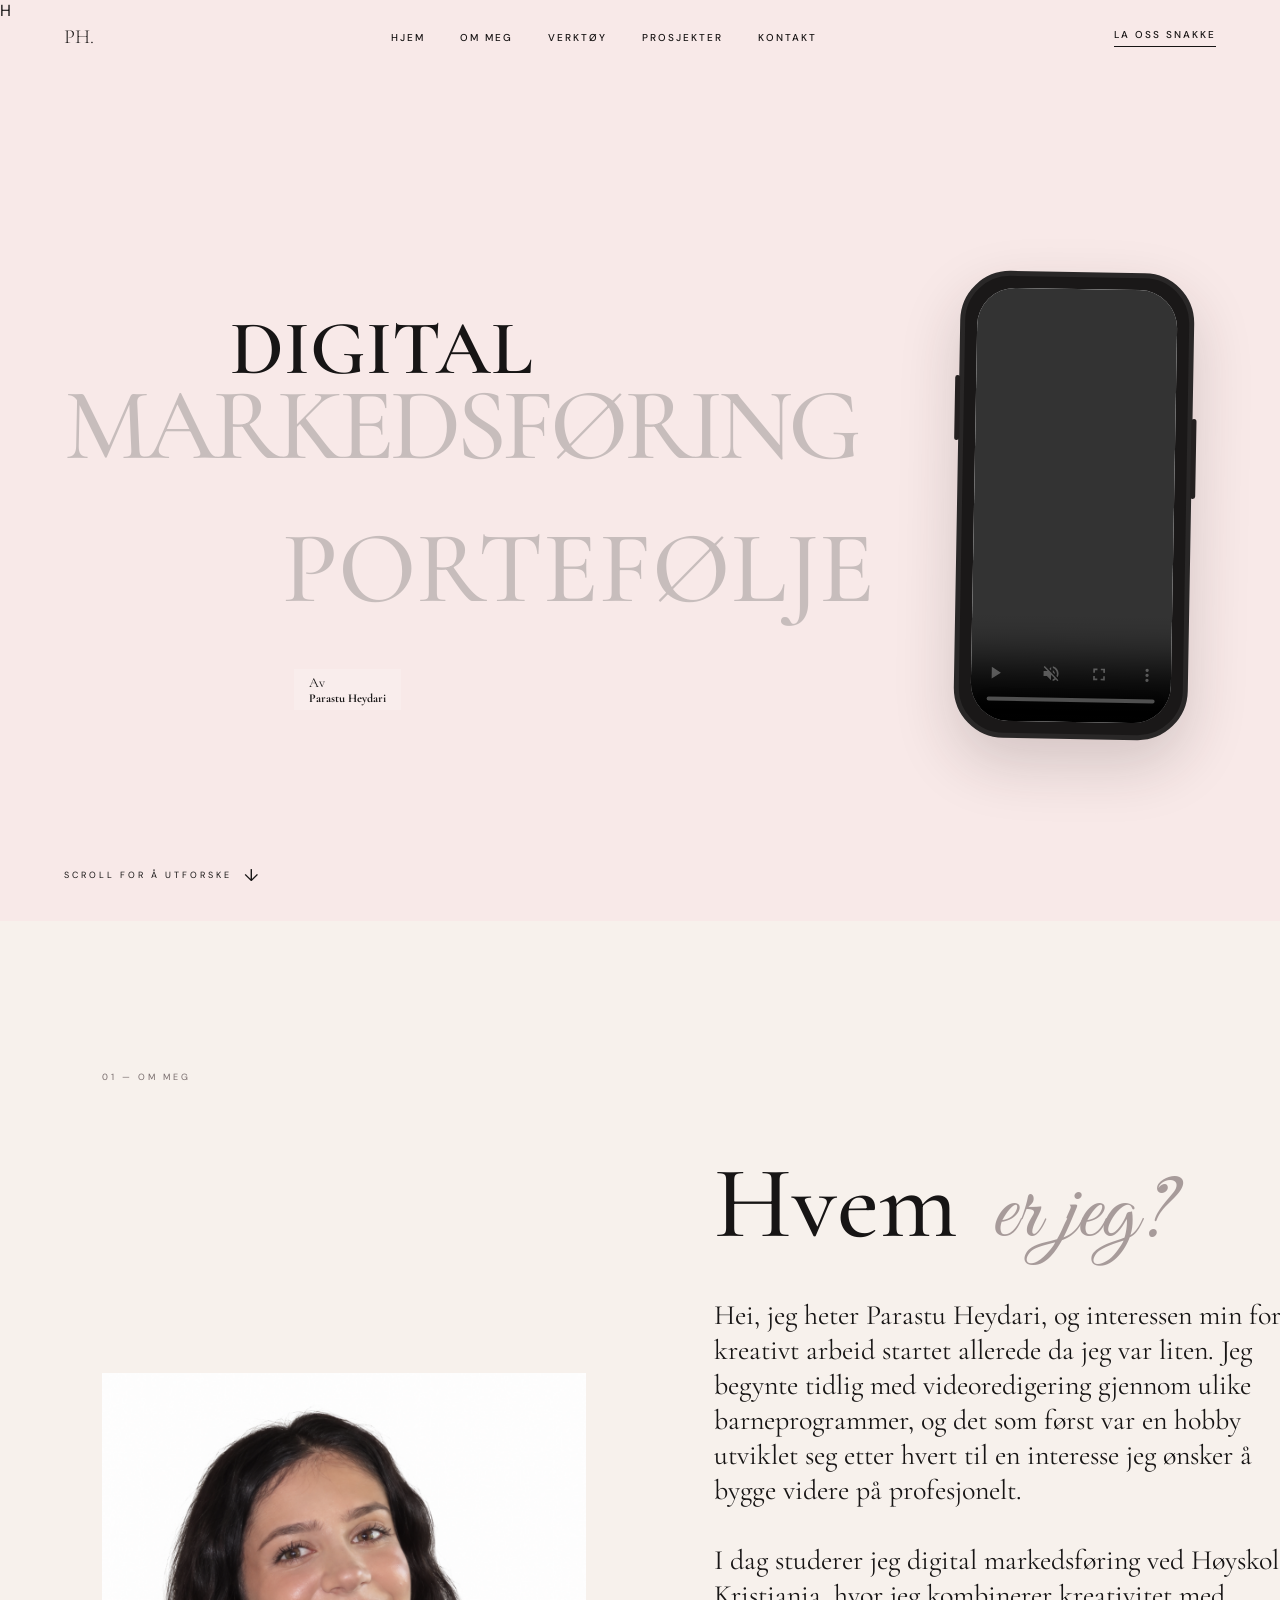
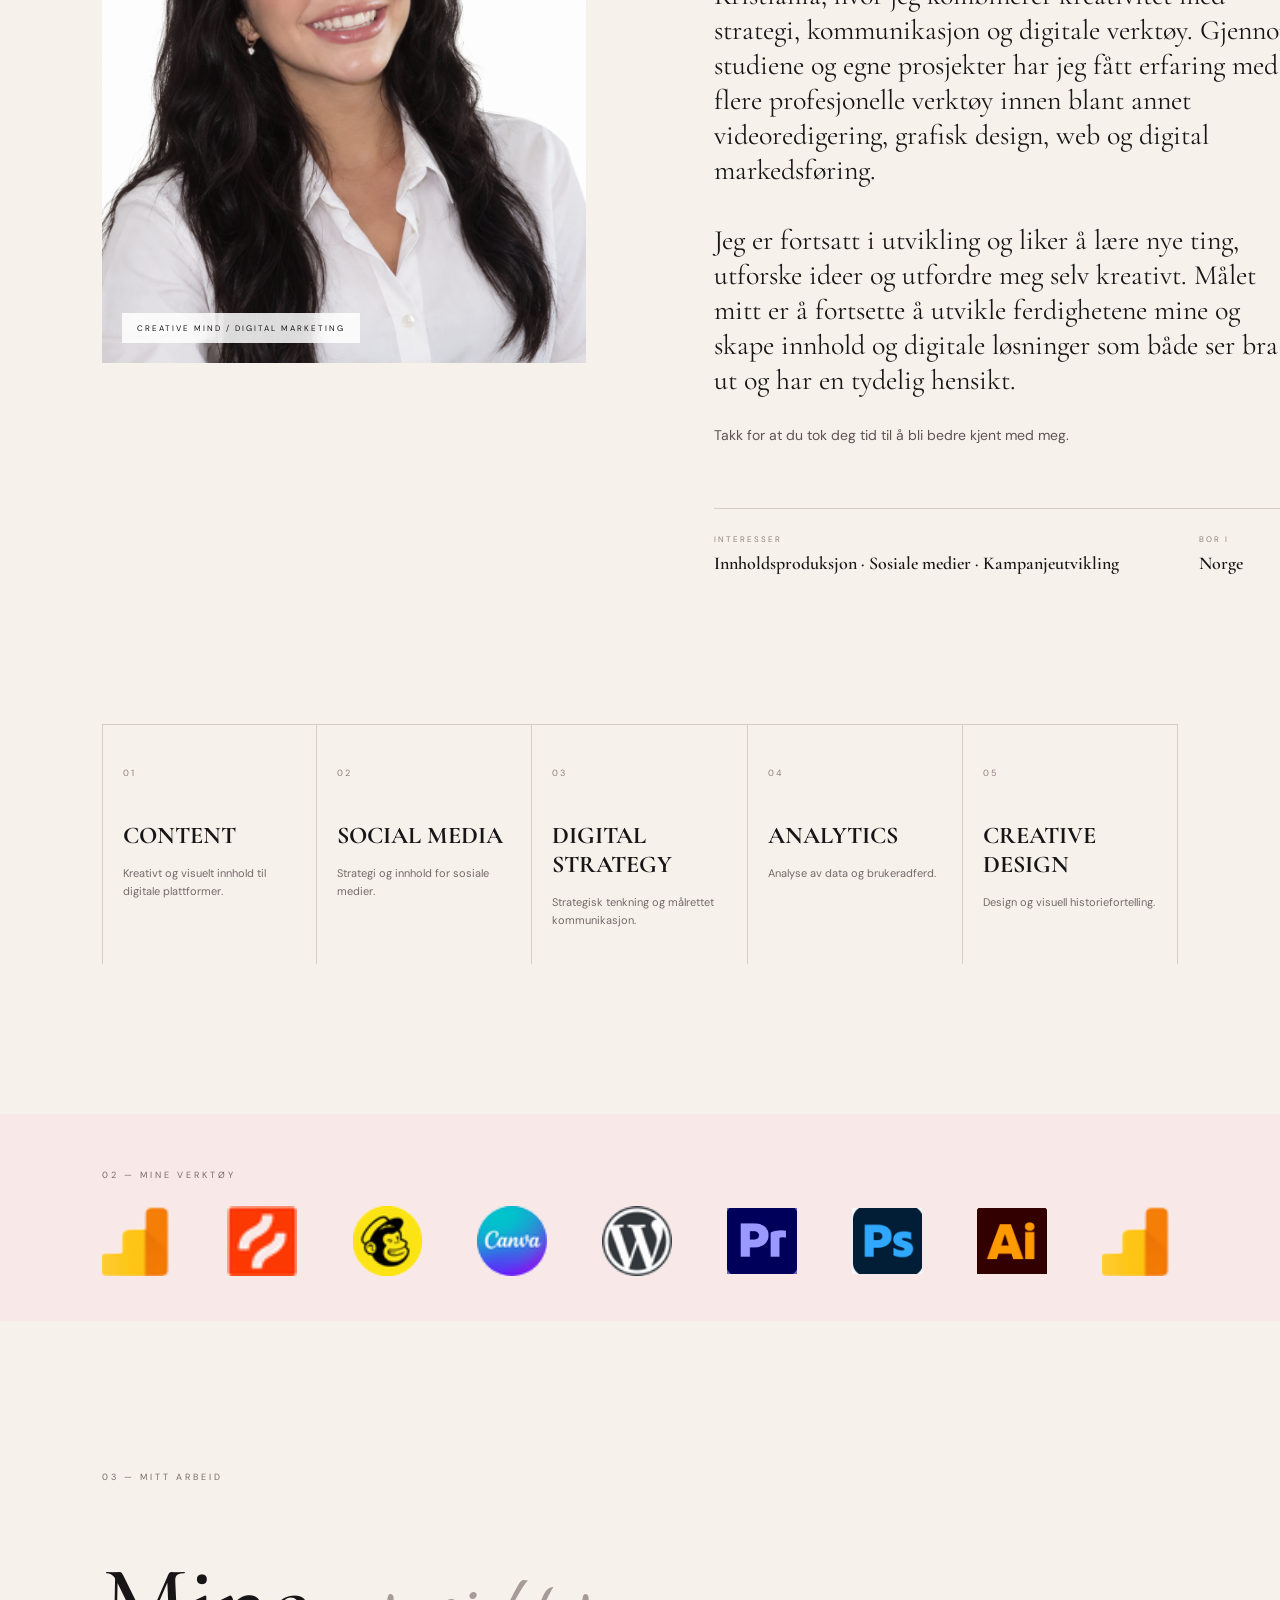
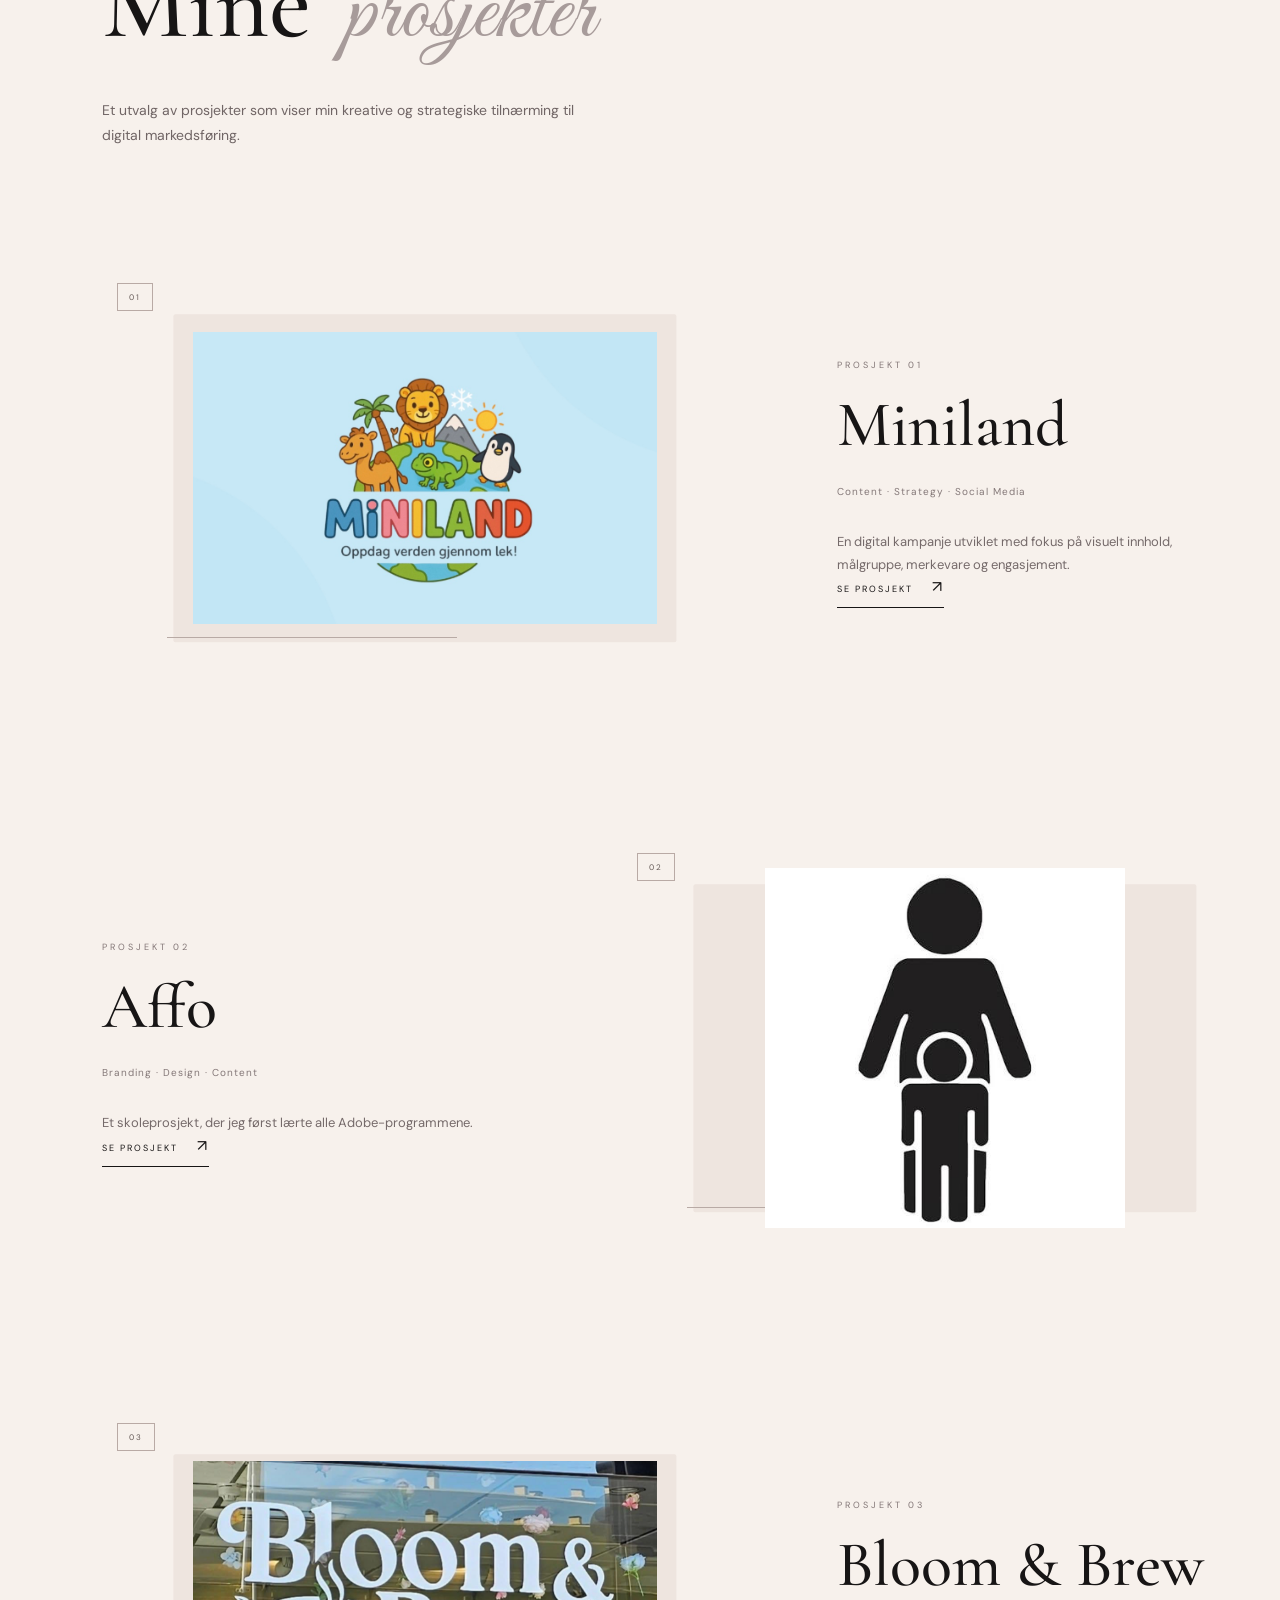
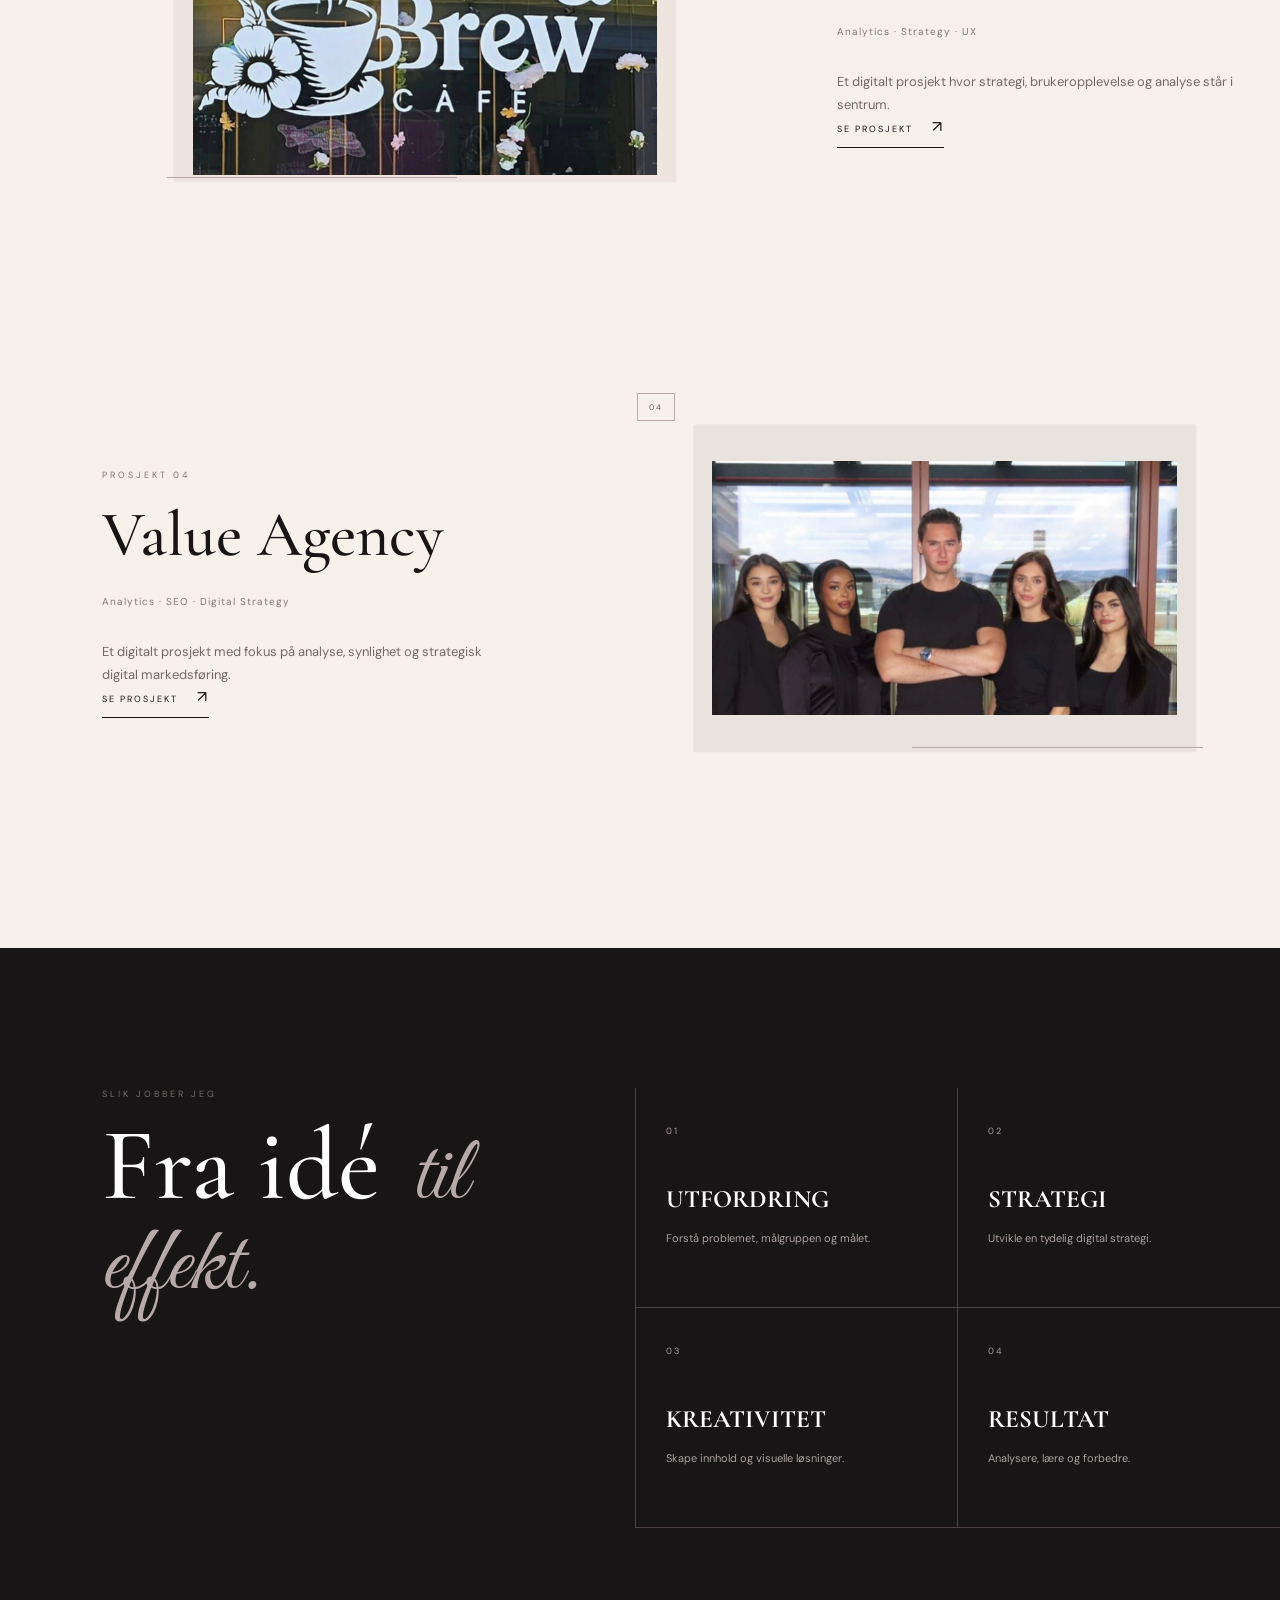
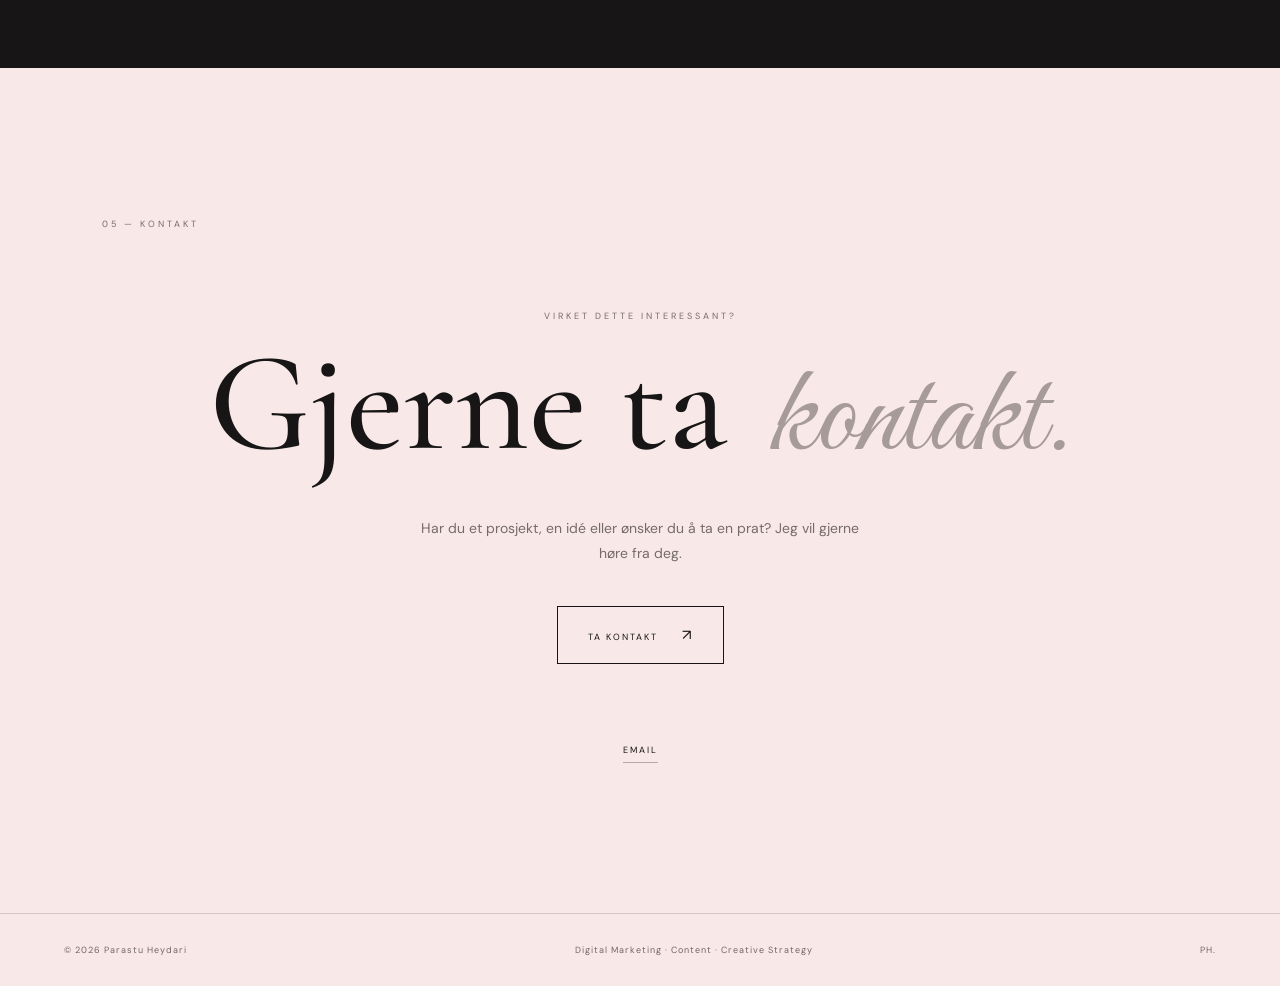
==== commit 43af2d86: "Miniland renew" ====
--- a/index.html
+++ b/index.html
@@ -585,7 +585,7 @@
 
 
                         <img
-                            src="Bilder/miniland.png"
+                            src="Bilder/Miniland.png"
                             alt="Miniland branding project"
                         >
 
